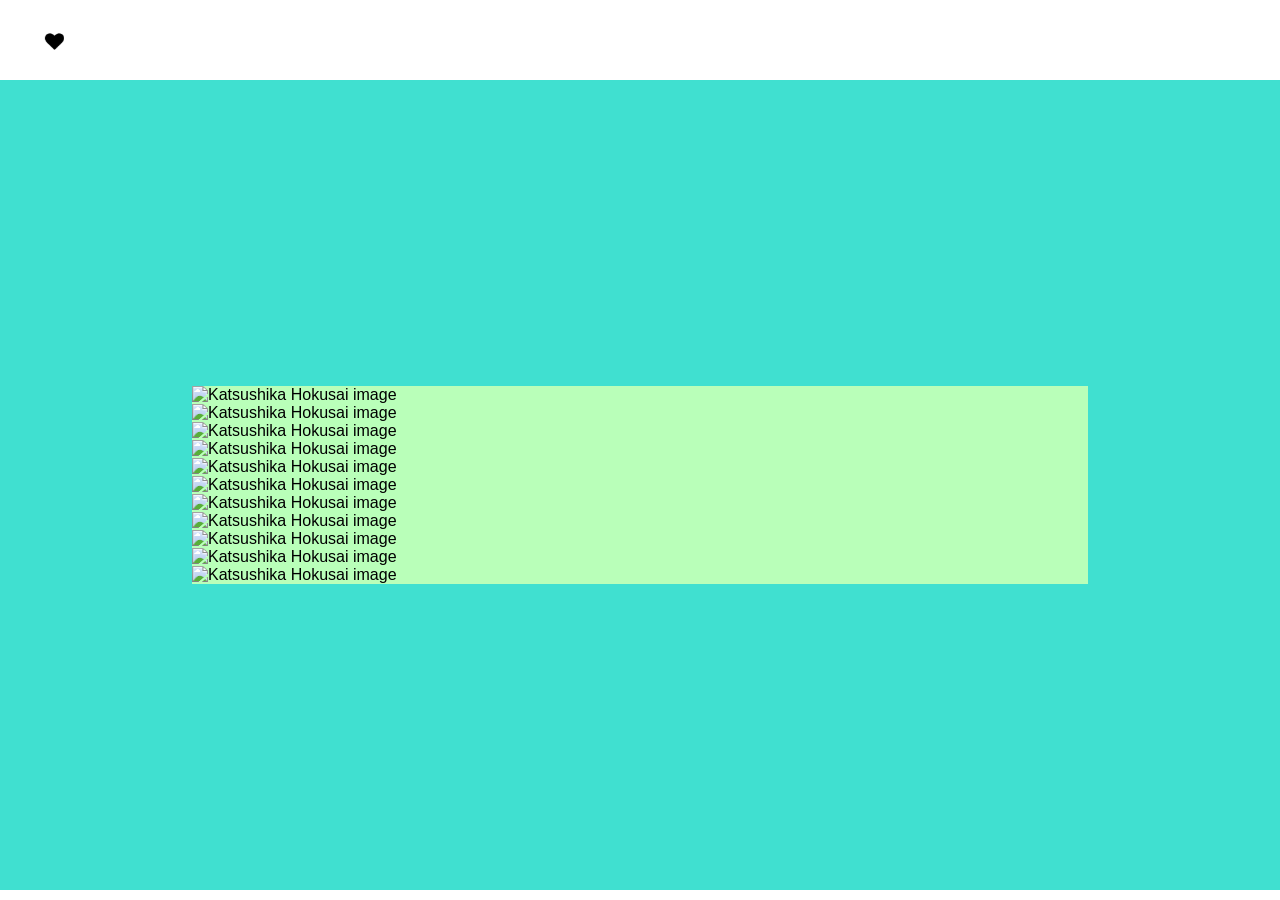
==== html/cabanyal.html @ c35f5401 "b" ====
<!-- 
Este HTML contiene la página de "project 01".
Estructura:
- Encabezado
- Contenido principal 
-->


<!DOCTYPE html>
<html lang="es">

<head>
    <meta charset="UTF-8">
    <meta name="viewport" content="width=device-width, initial-scale=1.0">
    <title>Alejandra Tomás</title>

    <link rel="stylesheet" href="../css/index.css">
</head>

<body>

    <!-- *************** INICIO HEADER *************** -->
    <header class="header">


        <button class="header__button" aria-label="Abrir menú de navegación" aria-controls="nav-menu"
            aria-expanded="false">
            <img src="../assets/nav.png" alt="">
        </button>

        <nav class="header__nav">
            <ul class="nav__ul">
                <a href="cabanyal.html" title="project 01" target="_self">
                    <li class="nav__li">Mi barrio el Cabañal</li>
                    <li class="nav__li">2016</li>
                </a>
            </ul>

            <ul class="nav__ul">
                <li class="nav__li">Giverola summer</li>
                <li class="nav__li">2017</li>
            </ul>

            <ul class="nav__ul">
                <li class="nav__li">Valencia Nuclear</li>
                <li class="nav__li">2024</li>
            </ul>

            <ul class="nav__ul">
                <li class="nav__li">JinxJinx</li>
                <li class="nav__li">2026</li>
            </ul>

            <ul class="nav__ul">
                <li class="nav__li about">Encargos</li>
            </ul>

            <ul class="nav__ul">
                <li class="nav__li">Ángeles Toledano</li>
            </ul>

            <ul class="nav__ul">
                <li class="nav__li">X Ambassadors</li>
            </ul>

            <ul class="nav__ul">
                <li class="nav__li">La Urss</li>
            </ul>

            <ul class="nav__ul">
                <li class="nav__li">Eddie Circa</li>
            </ul>

            <ul class="nav__ul">
                <a href="/index.html" title="About" target="_self">
                    <li class="nav__li about">About</li>
                </a>
            </ul>

            <ul class="nav__ul copy">
                <li class="nav__li">Copyright</li>
                <li class="nav__li">Alejandra Tomás</li>
                <li class="nav__li">2026 ©</li>

            </ul>
        </nav>
    </header>

    <!-- *************** FIN HEADER *************** -->

    <!-- *************** INICIO MAIN *************** -->


    <main class="main">

        <div class="wrapper__projects">
            <div class="wrap__grid">

                <div class="grid__imgs">

                    <div class="carousel">
                        <div class="slides">
                            <picture class="slide">
                                <source srcset="../assets/hokusai/hokusai_01_s.webp" media="(max-width:1000px)">
                                <img src="../assets/hokusai/hokusai_01.webp" alt="Katsushika Hokusai image">
                            </picture>

                            <picture class="slide">
                                <source srcset="../assets/hokusai/hokusai_02_s.webp" media="(max-width:1000px)">
                                <img src="../assets/hokusai/hokusai_02.webp" alt="Katsushika Hokusai image">
                            </picture>

                            <picture class="slide">
                                <source srcset="../assets/hokusai/hokusai_03_s.webp" media="(max-width:1000px)">
                                <img src="../assets/hokusai/hokusai_03.webp" alt="Katsushika Hokusai image">
                            </picture>

                            <picture class="slide">
                                <source srcset="../assets/hokusai/hokusai_04_s.webp" media="(max-width:1000px)">
                                <img src="../assets/hokusai/hokusai_04.webp" alt="Katsushika Hokusai image">
                            </picture>

                            <picture class="slide">
                                <source srcset="../assets/hokusai/hokusai_05_s.webp" media="(max-width:1000px)">
                                <img src="../assets/hokusai/hokusai_05.webp" alt="Katsushika Hokusai image">
                            </picture>

                            <picture class="slide">
                                <source srcset="../assets/hokusai/hokusai_06_s.webp" media="(max-width:1000px)">
                                <img src="../assets/hokusai/hokusai_06.webp" alt="Katsushika Hokusai image">
                            </picture>

                            <picture class="slide">
                                <source srcset="../assets/hokusai/hokusai_07_s.webp" media="(max-width:1000px)">
                                <img src="../assets/hokusai/hokusai_07.webp" alt="Katsushika Hokusai image">
                            </picture>

                            <picture class="slide">
                                <source srcset="../assets/hokusai/hokusai_08_s.webp" media="(max-width:1000px)">
                                <img src="../assets/hokusai/hokusai_08.webp" alt="Katsushika Hokusai image">
                            </picture>

                            <picture class="slide">
                                <source srcset="../assets/hokusai/hokusai_09_s.webp" media="(max-width:1000px)">
                                <img src="../assets/hokusai/hokusai_09.webp" alt="Katsushika Hokusai image">
                            </picture>

                            <picture class="slide">
                                <source srcset="../assets/hokusai/hokusai_10_s.webp" media="(max-width:1000px)">
                                <img src="../assets/hokusai/hokusai_10.webp" alt="Katsushika Hokusai image">
                            </picture>

                            <picture class="slide">
                                <source srcset="../assets/hokusai/hokusai_11_s.webp" media="(max-width:1000px)">
                                <img src="../assets/hokusai/hokusai_11.webp" alt="Katsushika Hokusai image">
                            </picture>
                        </div>

                        <!-- Zonas de clic izquierda / derecha -->
                        <div class="tap-zone left-zone"></div>
                        <div class="tap-zone right-zone"></div>



                    </div>


                </div>


            </div>
        </div>


    </main>



    <!-- *************** FIN MAIN *************** -->



    <script src="../js/index.js"></script>
</body>

</html>
---- css/index.css ----
* {
     margin: 0;
     padding: 0;
     border: 0;
     box-sizing: border-box;
 }

 li {
     list-style: none;
 }

 h1,
 h2,
 h3,
 h4,
 h5,
 h6 {
     font-size: inherit;
     font-weight: inherit;
 }

 a {
     color: inherit;
     text-decoration: none;
     display: block;
 }

 p a {
     display: inline;
 }

 img,
 picture,
 video,
 iframe {
     display: block;
     width: 100%;
     /* height: initial; */
 }

 form,
 input,
 label,
 select,
 option,
 textarea,
 button {
     font-size: inherit;
     font-family: inherit;
     display: block;
     background-color: transparent;
 }

 :root {
     --color-roig-links: rgb(241, 112, 98);
 }

 html {
     scroll-behavior: smooth;
 }

 body {
     /* font-family: "Space Grotesk", sans-serif; */
     font-family: "Inter", sans-serif;
 }

 /* accesibilidad al navegar con tabulador */
 :focus-visible {
     outline: 2px solid #1a1a1a;
     outline-offset: 2px;
 }


 /**************** FIN RESET *****************/


 /* HEADER */



 .header {
     width: 100%;
     display: flex;
     flex-flow: column nowrap;
     justify-content: flex-start;
     align-items: flex-start;

     padding: 2rem;
     position: fixed;
     top: 0;
     z-index: 2;
 }

 .header__button {
     width: 1.2rem;
     margin-left: .8rem;
     cursor: pointer;
 }


 .header__nav {
     display: none;
     font-size: .8em;
     flex-flow: column nowrap;
     justify-content: flex-start;
     align-items: flex-start;
     gap: 1.5rem;
     margin-top: 3rem;
 }

 .header__nav.isActive {
     display: flex;
 }


 .about{
    font-weight: bold;
 }
 /* FIN HEADER */


 .wrapper__principal {
     width: 100%;
     min-height: 100vh;

     display: flex;
     flex-flow: column nowrap;
     justify-content: center;
     align-items: center;
 }


 .div__p {
     width: 50%;

     display: flex;
     flex-flow: column nowrap;
     justify-content: center;
     align-items: flex-start;

     gap: 1rem;
     font-size: .8em;
     color: rgb(144, 144, 144);
     line-height: 1.6;

 }


 .p__description {

     text-align: left;
     display: flex;
     flex-flow: column nowrap;

     gap: .5rem;

 }

 .cv {
     color: black;
     cursor: pointer;
 }

 .nav__ul{
    font-weight: 400;
 }

 .copy{
    display: flex;
    flex-flow: column nowrap;
    gap: .4rem;
    font-size: .8em;
    color: rgb(160, 159, 159);
 }
 .nav__ul:hover {
     color: grey;
 }


 .wrapper__projects {
     width: 100%;
     min-height: 90vh;
     background-color: turquoise;
     margin-top: 5rem;

     display: flex;
     justify-content: center;
     align-items: center;
 }


 .wrap__grid{
    width: 70%;
    background-color: rgb(185, 255, 185);
 }

.grid__imgs{
    width: 100%;
}













 @media (max-width:1200px) {

     .wrapper__principal {
         margin-top: 5rem;

     }

     .div__p {
         width: 70%;
     }

 }
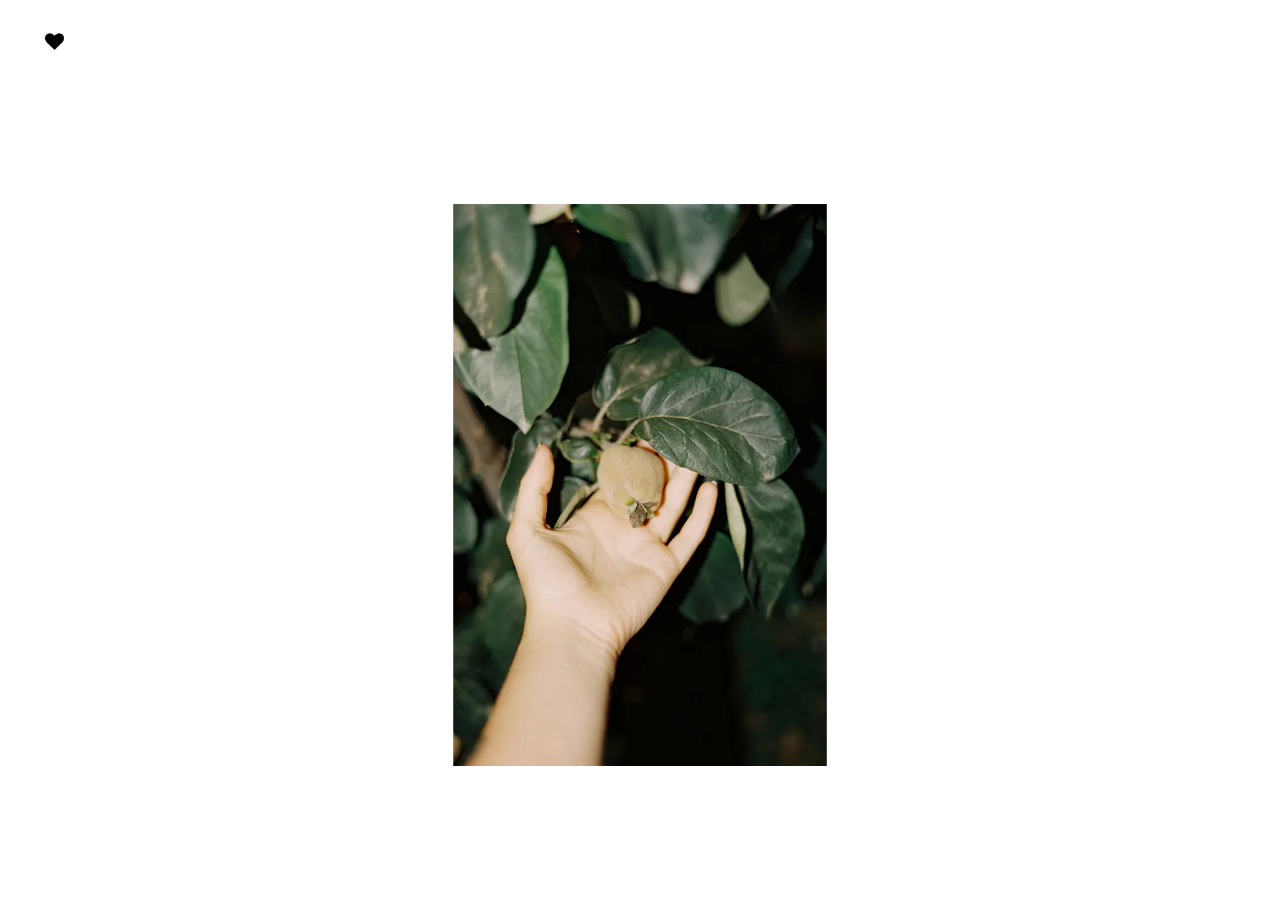
==== commit 2b5be4a5: "d" ====
--- a/html/cabanyal.html
+++ b/html/cabanyal.html
@@ -29,6 +29,13 @@
         </button>
 
         <nav class="header__nav">
+
+            <ul class="nav__ul">
+                <a href="../index.html" title="About" target="_self">
+                    <li class="nav__li about">About</li>
+                </a>
+            </ul>
+
             <ul class="nav__ul">
                 <a href="cabanyal.html" title="project 01" target="_self">
                     <li class="nav__li">Mi barrio el Cabañal</li>
@@ -71,11 +78,7 @@
                 <li class="nav__li">Eddie Circa</li>
             </ul>
 
-            <ul class="nav__ul">
-                <a href="/index.html" title="About" target="_self">
-                    <li class="nav__li about">About</li>
-                </a>
-            </ul>
+
 
             <ul class="nav__ul copy">
                 <li class="nav__li">Copyright</li>
@@ -100,67 +103,45 @@
 
                     <div class="carousel">
                         <div class="slides">
+
                             <picture class="slide">
-                                <source srcset="../assets/hokusai/hokusai_01_s.webp" media="(max-width:1000px)">
-                                <img src="../assets/hokusai/hokusai_01.webp" alt="Katsushika Hokusai image">
+                                <source srcset="../assets/cabanyal/cabanyal_01_s.webp" media="(max-width:1000px)">
+                                <img src="../assets/cabanyal/cabanyal_01.webp" alt="Mi barrio el Cabañal" loading="lazy">
                             </picture>
 
                             <picture class="slide">
-                                <source srcset="../assets/hokusai/hokusai_02_s.webp" media="(max-width:1000px)">
-                                <img src="../assets/hokusai/hokusai_02.webp" alt="Katsushika Hokusai image">
+                                <source srcset="../assets/cabanyal/cabanyal_02_s.webp" media="(max-width:1000px)">
+                                <img src="../assets/cabanyal/cabanyal_02.webp" alt="Mi barrio el Cabañal">
                             </picture>
 
                             <picture class="slide">
-                                <source srcset="../assets/hokusai/hokusai_03_s.webp" media="(max-width:1000px)">
-                                <img src="../assets/hokusai/hokusai_03.webp" alt="Katsushika Hokusai image">
+                                <source srcset="../assets/cabanyal/cabanyal_01_s.webp" media="(max-width:1000px)">
+                                <img src="../assets/cabanyal/cabanyal_01.webp" alt="Mi barrio el Cabañal">
                             </picture>
 
                             <picture class="slide">
-                                <source srcset="../assets/hokusai/hokusai_04_s.webp" media="(max-width:1000px)">
-                                <img src="../assets/hokusai/hokusai_04.webp" alt="Katsushika Hokusai image">
+                                <source srcset="../assets/cabanyal/cabanyal_02_s.webp" media="(max-width:1000px)">
+                                <img src="../assets/cabanyal/cabanyal_02.webp" alt="Mi barrio el Cabañal">
                             </picture>
 
                             <picture class="slide">
-                                <source srcset="../assets/hokusai/hokusai_05_s.webp" media="(max-width:1000px)">
-                                <img src="../assets/hokusai/hokusai_05.webp" alt="Katsushika Hokusai image">
+                                <source srcset="../assets/cabanyal/cabanyal_02_s.webp" media="(max-width:1000px)">
+                                <img src="../assets/cabanyal/cabanyal_02.webp" alt="Mi barrio el Cabañal">
                             </picture>
 
                             <picture class="slide">
-                                <source srcset="../assets/hokusai/hokusai_06_s.webp" media="(max-width:1000px)">
-                                <img src="../assets/hokusai/hokusai_06.webp" alt="Katsushika Hokusai image">
+                                <source srcset="../assets/cabanyal/cabanyal_02_s.webp" media="(max-width:1000px)">
+                                <img src="../assets/cabanyal/cabanyal_02.webp" alt="Mi barrio el Cabañal">
                             </picture>
 
                             <picture class="slide">
-                                <source srcset="../assets/hokusai/hokusai_07_s.webp" media="(max-width:1000px)">
-                                <img src="../assets/hokusai/hokusai_07.webp" alt="Katsushika Hokusai image">
+                                <source srcset="../assets/cabanyal/cabanyal_02_s.webp" media="(max-width:1000px)">
+                                <img src="../assets/cabanyal/cabanyal_02.webp" alt="Mi barrio el Cabañal">
                             </picture>
 
-                            <picture class="slide">
-                                <source srcset="../assets/hokusai/hokusai_08_s.webp" media="(max-width:1000px)">
-                                <img src="../assets/hokusai/hokusai_08.webp" alt="Katsushika Hokusai image">
-                            </picture>
-
-                            <picture class="slide">
-                                <source srcset="../assets/hokusai/hokusai_09_s.webp" media="(max-width:1000px)">
-                                <img src="../assets/hokusai/hokusai_09.webp" alt="Katsushika Hokusai image">
-                            </picture>
-
-                            <picture class="slide">
-                                <source srcset="../assets/hokusai/hokusai_10_s.webp" media="(max-width:1000px)">
-                                <img src="../assets/hokusai/hokusai_10.webp" alt="Katsushika Hokusai image">
-                            </picture>
-
-                            <picture class="slide">
-                                <source srcset="../assets/hokusai/hokusai_11_s.webp" media="(max-width:1000px)">
-                                <img src="../assets/hokusai/hokusai_11.webp" alt="Katsushika Hokusai image">
-                            </picture>
                         </div>
 
-                        <!-- Zonas de clic izquierda / derecha -->
-                        <div class="tap-zone left-zone"></div>
-                        <div class="tap-zone right-zone"></div>
-
-
+                      
 
                     </div>
 
--- a/css/index.css
+++ b/css/index.css
@@ -113,9 +113,10 @@
  }
 
 
- .about{
-    font-weight: bold;
- }
+ .about {
+     font-weight: bold;
+ }
+
  /* FIN HEADER */
 
 
@@ -161,17 +162,18 @@
      cursor: pointer;
  }
 
- .nav__ul{
-    font-weight: 400;
- }
-
- .copy{
-    display: flex;
-    flex-flow: column nowrap;
-    gap: .4rem;
-    font-size: .8em;
-    color: rgb(160, 159, 159);
- }
+ .nav__ul {
+     font-weight: 400;
+ }
+
+ .copy {
+     display: flex;
+     flex-flow: column nowrap;
+     gap: .4rem;
+     font-size: .8em;
+     color: rgb(160, 159, 159);
+ }
+
  .nav__ul:hover {
      color: grey;
  }
@@ -180,7 +182,6 @@
  .wrapper__projects {
      width: 100%;
      min-height: 90vh;
-     background-color: turquoise;
      margin-top: 5rem;
 
      display: flex;
@@ -189,16 +190,83 @@
  }
 
 
- .wrap__grid{
-    width: 70%;
-    background-color: rgb(185, 255, 185);
- }
-
-.grid__imgs{
-    width: 100%;
-}
-
-
+ .wrap__grid {
+     width: 70%;
+ }
+
+ .grid__imgs {
+     width: 100%;
+ }
+
+/* CARROUSEL */
+
+
+
+ .carousel {
+     width: 60%;
+     position: relative;
+     overflow: hidden;
+     margin: 0 auto;
+ }
+
+ .slides {
+     display: flex;
+     transition: transform 0.35s ease;
+     will-change: transform;
+     touch-action: pan-y;
+ }
+
+ .slide {
+     flex: 0 0 100%;
+     box-sizing: border-box;
+     text-align: center;
+ }
+
+
+
+
+
+ /* Zonas de clic invisibles */
+ .tap-zone {
+     position: absolute;
+     top: 0;
+     height: 100%;
+     width: 50%;
+     z-index: 2;
+ }
+
+ .left-zone {
+     left: 0;
+ }
+
+ .right-zone {
+     right: 0;
+ }
+
+ /* Controles */
+ .carousel-controls {
+     display: flex;
+     flex-flow: row nowrap;
+     justify-content: flex-start;
+     align-items: center;
+
+ }
+
+ .carousel .btn {
+     color: rgb(0, 0, 0);
+     padding: 6px 10px;
+     cursor: pointer;
+ }
+
+ /* indicador tipo 1/3 */
+ .page-indicator {
+     font-size: .9375rem;
+ }
+
+ .btn {
+     cursor: pointer;
+     z-index: 3;
+ }
 
 
 
@@ -214,11 +282,25 @@
 
      .wrapper__principal {
          margin-top: 5rem;
+       
 
      }
 
      .div__p {
-         width: 70%;
+         width: 75%;
+         /* background-color: rgb(233, 251, 251); */
+         /* justify-content: flex-start; */
      }
 
+       .carousel {
+         width: 100%;
+     }
+
+     .text__h2 {
+         margin-top: 1rem;
+     }
+
+    .wrap__grid{
+        width: 90%;
+    }
  }
